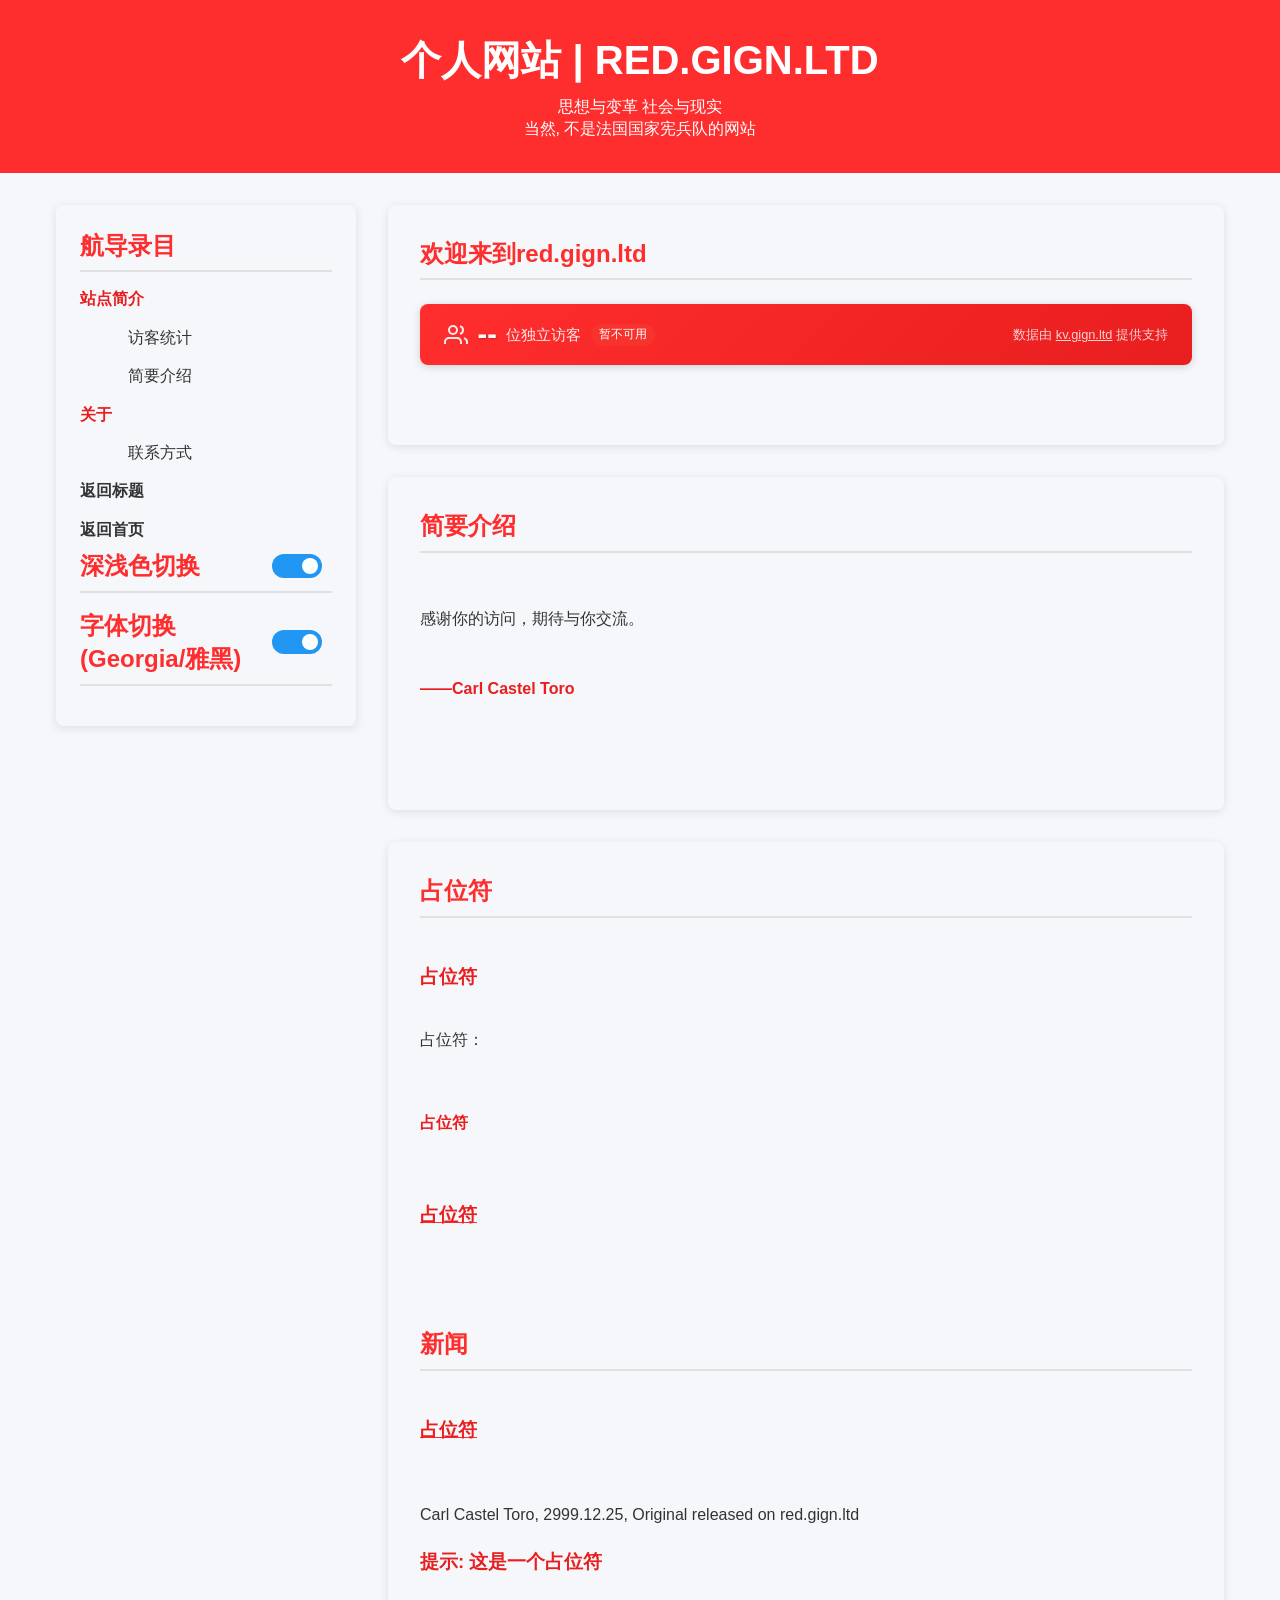
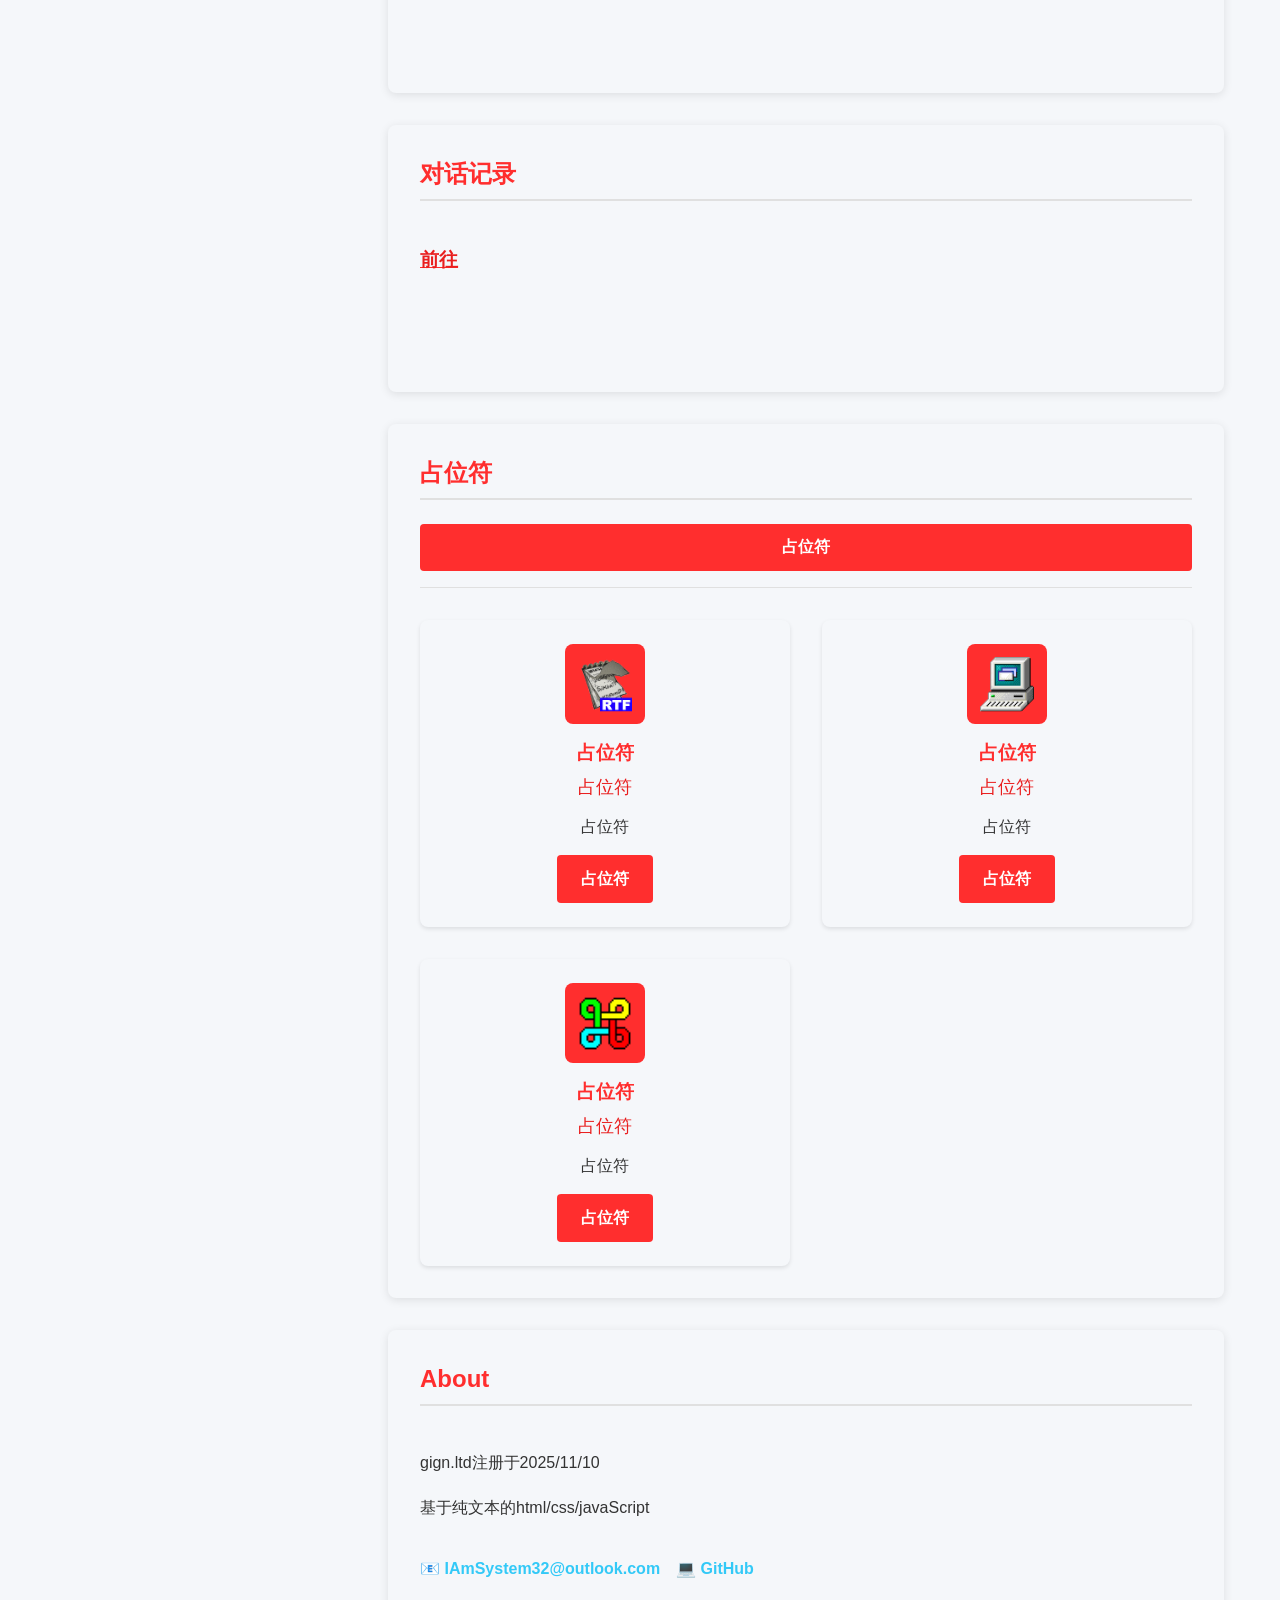
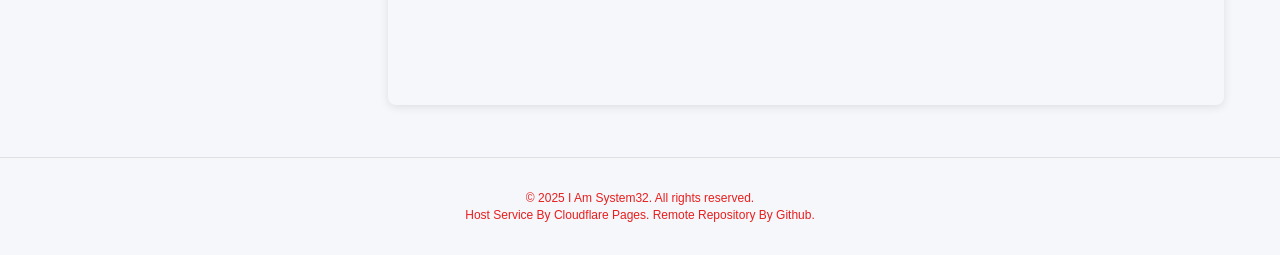
==== index.html @ 218394ab "Content Commit" ====
<!DOCTYPE html>
<html lang="zh-CN">

<head>
    <meta charset="UTF-8">
    <meta name="viewport" content="width=device-width, initial-scale=1.0">
    <title>个人网站 | 思想与变革的表达 RED.GIGN.LTD</title>
    <link rel="stylesheet" href="/assets/css/style.css?v=1.0.1" id="main-theme">
    <script src="/assets/scripts/dependency.js?v=1.0.1"></script>
    <script src="/assets/scripts/theme_init.js?v=1.0.1"></script>
    <script src="/assets/scripts/script.js?v=1.0.1" defer></script>
    <link rel="icon" type="image/svg+xml" href="/assets/svg/favicon.svg" />
    <link rel="icon" type="image/png" href="/assets/img/favicon/favicon-96x96.png" sizes="96x96" />
    <link rel="shortcut icon" href="/assets/ico/favicon.ico" />
    <link rel="apple-touch-icon" sizes="180x180" href="/assets/img/favicon/apple-touch-icon.png" />
    <link rel="manifest" href="/assets/json/sitefavicon.webmanifest" />
</head>

<body>
    <header>
        <h1 id="_jumptitle">个人网站 | RED.GIGN.LTD</h1>
        <p>思想与变革 社会与现实</p>
        <p>当然, 不是法国国家宪兵队的网站</p>
    </header>
    <div class="container">
        <aside class="sidebar">
            <nav class="toc">
                <h2>航导录目</h2>
                <div>
                    <div class="section-title">站点简介</div>
                    <ul>
                        <li><a href="#welcometogign" onClick="window.location.hash = '#welcometogign';">访客统计</a></li>
                    </ul>
                    <ul>
                        <li><a href="#about" onClick="window.location.hash = '#about';">简要介绍</a></li>
                    </ul>
                </div>
                <div>
                    <div class="section-title">关于</div>
                    <ul>
                        <li><a href="#contact" onClick="window.location.hash = '#contact';">联系方式</a></li>
                    </ul>
                </div>
                <div class="section-title"><a href="#_jumptitle"
                        onClick="window.location.hash = '#_jumptitle';">返回标题</a></div>
                <div class="section-title"><a href="/" onClick="window.location.href = '/'">返回首页</a></div>
                <h2 class="toc-heading"> 深浅色切换 <label
                        class="theme-switch"> <input type="checkbox" id="themeToggle"> <span
                            class="slider round"></span> </label> </h2>
                <h2 class="toc-heading"> 字体切换 (Georgia/雅黑)
                    <label class="font-switch"> <input type="checkbox" id="fontToggle"> <span
                            class="slider round"></span> </label>
                </h2>
            </nav>
        </aside>
        <main class="content">
            <section id="welcometogign" class="section">
                <h2>欢迎来到red.gign.ltd</h2>
                <div class="chapter">
                    
                        <div id="visitor-stats-container" class="visitor-stats-banner">
                            <div class="visitor-stats-main">
                                <span class="visitor-stats-icon">
                                    <svg width="24" height="24" viewBox="0 0 24 24" fill="none" stroke="currentColor" stroke-width="2">
                                        <path d="M17 21v-2a4 4 0 0 0-4-4H5a4 4 0 0 0-4 4v2"></path>
                                        <circle cx="9" cy="7" r="4"></circle>
                                        <path d="M23 21v-2a4 4 0 0 0-3-3.87"></path>
                                        <path d="M16 3.13a4 4 0 0 1 0 7.75"></path>
                                    </svg>
                                </span>
                                <span class="visitor-stats-count" id="visitor-count">--</span>
                                <span class="visitor-stats-label">位独立访客</span>
                                <span class="visitor-stats-status" id="visitor-status">加载中...</span>
                            </div>
                            <div class="visitor-stats-meta">
                                数据由 <a href="https://kv.gign.ltd/stats" class="link" target="_blank">kv.gign.ltd</a> 提供支持
                            </div>
                        </div>
                </div>
            </section>
            <section id="about" class="section">
                <h2>简要介绍</h2>
                <div class="chapter">
                    <div class="chapter-content about-content">
                        <p>感谢你的访问，期待与你交流。</p>                        
                        <p>——Carl Castel Toro</p>
                        </div>
                </div>
            </section>
            <section id="literary-works" class="section">
                <h2>占位符</h2>
                <div class="chapter">
                    <div class="chapter-content">
                        <h3>占位符</h3>
                        <p>占位符：</p>
                        <blockquote>
                            <p>占位符</p>
                        </blockquote>                        
                        </p> <a href="/articles/">
                            <h3>占位符</h3>
                        </a>
                    </div>
                    <div class="chapter-content">
                        <h2 id="news" class="section-title">新闻</h2> <a href="Placeholder">
                            <h3>占位符</h3>
                        </a>
                        <p>Carl Castel Toro, 2999.12.25, Original released on red.gign.ltd</p>
                        <h3>提示: 这是一个占位符</h3>
                    </div>
                </div>
            </section>
            <section id="tutorial" class="section">
                <h2>对话记录</h2>
                <div class="chapter">
                    <div class="chapter-content"> <a href="/talks/">
                            <h3>前往</h3>
                        </a> </div>
                </div>
            </section>
            <section id="product" class="section">
                <h2>占位符</h2>
                <div class="chapter">
                    <a href="/Placeholder/" class="download-btn full-width-btn"> 占位符 </a> 
                </div>                
                <div class="product-grid">
                    <div class="product-card">
                        <div class="product-icon">
                            <img src="/assets/ico/quickrtf.ico" alt="占位符" />
                        </div>
                        <div class="product-content">
                            <h3>占位符</h3>
                            <p class="product-desc">占位符</p>
                            <p class="product-feature">占位符</p>
                            <a href="/Placeholder/" class="download-btn">占位符</a>
                        </div>
                    </div>
                    
                    <div class="product-card">
                        <div class="product-icon">
                            <img src="/assets/ico/fbm.ico" alt="占位符" />
                        </div>
                        <div class="product-content">
                            <h3>占位符</h3>
                            <p class="product-desc">占位符</p>
                            <p class="product-feature">占位符</p>
                            <a href="/Placeholder/" class="download-btn">占位符</a>
                        </div>
                    </div>
                    
                    <div class="product-card">
                        <div class="product-icon">
                            <img src="/assets/ico/bs.ico" alt="占位符" />
                        </div>
                        <div class="product-content">
                            <h3>占位符</h3>
                            <p class="product-desc">占位符</p>
                            <p class="product-feature">占位符</p>
                            <a href="/Placeholder/" class="download-btn">占位符</a>
                        </div>
                    </div>
                </div>
            </section>

            <section class="section" id="contact">
                <h2>About</h2>
                <div class="chapter">
                    <div class="chapter-content">
                        <p>gign.ltd注册于2025/11/10</p>
                        <p>基于纯文本的html/css/javaScript</p>
                        <p>📧 <a href="mailto:IAmSystem32@outlook.com" class="link">IAmSystem32@outlook.com</a>　💻 <a href="https://github.com/CarlCastelToro" class="link">GitHub</a></p>
                    
                    </div>
                </div>
            </section>
        </main>
    </div>
    <footer>
        <p>&copy; 2025 I Am System32. All rights reserved.</p>
        <p>Host Service By Cloudflare Pages. Remote Repository By Github.</p>
    </footer>


</body>

</html>
---- assets/css/style.css ----
:root {
    --primary-color: #ff2e2e;
    --secondary-color: #e91e1e;
    --text-color: #e0e0e0;
    --light-bg: #1e1e1e;
    --border-color: #404040;
    --shadow-opacity: 0.3;
    --tab-active-color: #d45f00;
    --tab-hover-color: #9e5a00;
    --input-bg-color: #2d2d2d;
    --input-border-color: #505050;
    --button-bg-color: #f32121;
    --button-hover-bg-color: #d21919;
    --result-bg-color: #2d2d2d;
    --result-border-color: #505050;
    --notification-bg-color: #d40700;
    --notification-text-color: #fff;
    --theme-transition: background-color 0.3s ease, color 0.3s ease, border-color 0.3s ease, box-shadow 0.3s ease;
}

:root.light-theme {
    --text-color: #333;
    --light-bg: #f5f7fa;
    --border-color: #e0e0e0;
    --shadow-opacity: 0.1;
    --input-bg-color: #fff;
    --input-border-color: #d0d7de;
    --result-bg-color: #f6f8fa;
    --result-border-color: #e1e4e8;
}

* {
    margin: 0;
    padding: 0;
    line-height: 1.4;
    box-sizing: border-box;
    word-break: break-word;
    overflow-wrap: break-word;
    hyphens: auto;
    transition: var(--theme-transition);
    scrollbar-width: none;
    -ms-overflow-style: none;
}

:root.font-georgia * {
    font-family: 'Georgia', 'Noto Serif CJK SC', 'Noto Serif CJK TC', 'Noto Serif CJK JP', 'Noto Serif CJK KR', 'STXiHei', 'PingFang SC', serif;
    font-size-adjust: 0.54;
    font-display: swap;
}

:root.font-yahei * {
    font-family: '微软雅黑', 'Microsoft YaHei UI', sans-serif;
}

img,
video,
canvas,
svg,
iframe,
embed {
    transition: none !important;
}

img {
    max-width: 100%;
    height: auto;
    object-fit: contain;
    aspect-ratio: 1 / 1;
}

.section img {
    width: 100%;
    max-width: 100%;
    height: auto;
    object-fit: contain;
    aspect-ratio: 1 / 1;
    display: block;
    margin: 0 auto;
}

img.no-aspect-ratio {
    aspect-ratio: auto;
}

.video-responsive {
    width: 100%;
    max-width: 100%;
    height: auto;
    display: block;
    margin: 0 auto;
    object-fit: contain;
    max-height: 100vh;
}

@supports (-webkit-touch-callout: none) {
    .video-responsive {
        -webkit-playsinline: true;
        playsinline: true;
    }
}

::-webkit-scrollbar {
    width: 0px;
    height: 0px;
    transition: width 0.3s ease;
}

::-webkit-scrollbar-track {
    background: transparent;
    transition: background-color 0.3s ease;
}

::-webkit-scrollbar-thumb {
    background: transparent;
    border-radius: 0;
    transition: background-color 0.3s ease, border-radius 0.3s ease;
}

a {
    word-break: break-all;
    overflow-wrap: break-word;
    text-decoration-color: var(--primary-color);
}

pre {
    white-space: pre-wrap;
    word-break: break-word;
    overflow-wrap: break-word;
    max-width: 100%;
    overflow-x: auto;
}

body {
    color: var(--text-color);
    line-height: 1.6;
    background-color: var(--light-bg);
    -ms-overflow-style: none;
}

header {
    background-color: var(--primary-color);
    color: white;
    padding: 2rem;
    text-align: center;
    margin-bottom: 2rem;
}

h1 {
    font-size: 2.5rem;
    margin-bottom: 0.5rem;
}

.container {
    display: flex;
    max-width: 1200px;
    margin: 0 auto;
    padding: 0 1rem;
    gap: 2rem;
}

.sidebar {
    flex: 0 0 300px;
    position: sticky;
    top: 2rem;
    align-self: flex-start;
    max-height: calc(100vh - 5rem);
    overflow-y: auto;
    overflow-x: hidden;
    width: 300px;
    box-shadow: 0 2px 10px rgba(0, 0, 0, var(--shadow-opacity, 0.3));
}

.sidebar::-webkit-scrollbar {
    width: 6px;
    transition: width 0.3s ease;
}

.sidebar::-webkit-scrollbar-track {
    background: transparent;
    border-radius: 3px;
}

.sidebar::-webkit-scrollbar-thumb {
    background-color: rgba(150, 150, 150, 0.3);
    border-radius: 3px;
    transition: background-color 0.3s ease;
}

.sidebar::-webkit-scrollbar-thumb:hover {
    background-color: rgba(150, 150, 150, 0.5);
}

:root.light-theme .sidebar::-webkit-scrollbar-thumb {
    background-color: rgba(100, 100, 100, 0.2);
}

:root.light-theme .sidebar::-webkit-scrollbar-thumb:hover {
    background-color: rgba(100, 100, 100, 0.4);
}

.toc {
    background: var(--light-bg);
    border-radius: 8px;
    padding: 1.5rem;
    box-shadow: 0 2px 10px rgba(0, 0, 0, var(--shadow-opacity, 0.3));
    width: 100%;
    box-sizing: border-box;
}

.content {
    flex: 1;
}

:root.light-theme .toc {
    --shadow-opacity: 0.1;
}

.toc h2 {
    color: var(--primary-color);
    margin-bottom: 1rem;
    padding-bottom: 0.5rem;
    border-bottom: 2px solid var(--border-color);
    display: flex;
    justify-content: space-between;
    align-items: center;
    padding-right: 10px;
}

.toc ul {
    list-style: none;
    padding-left: 1rem;
}

.toc li {
    margin: 0.5rem 0;
}

.toc a {
    color: var(--text-color);
    text-decoration: none;
    transition: color 0.3s;
}

.toc a:hover {
    color: var(--secondary-color);
    text-decoration: underline;
}

.section-title {
    font-weight: bold;
    margin: 1rem 0 0.5rem 0;
    color: var(--secondary-color);
}

.section {
    background: var(--light-bg);
    border-radius: 8px;
    padding: 2rem;
    margin-bottom: 2rem;
    box-shadow: 0 2px 10px rgba(0, 0, 0, var(--shadow-opacity, 0.3));
}

:root.light-theme .section {
    --shadow-opacity: 0.1;
}

.section h2 {
    color: var(--primary-color);
    margin-bottom: 1.5rem;
    padding-bottom: 0.5rem;
    border-bottom: 2px solid var(--border-color);
}

.chapter {
    margin-bottom: 2rem;
    padding-bottom: 1rem;
    border-bottom: 1px solid var(--border-color);
}

.chapter:last-child {
    border-bottom: none;
}

.chapter h3 {
    color: var(--secondary-color);
    margin-bottom: 1rem;
}

.chapter-content {
    text-align: justify;
    white-space: pre-line;
}

.placeholder {
    color: var(--placeholder-text, #aaa);
    font-style: italic;
    background-color: var(--placeholder-bg, #3a3a3a);
    padding: 1rem;
    border-radius: 4px;
}

:root.light-theme .placeholder {
    --placeholder-text: #777;
    --placeholder-bg: #f9f9f9;
}

.link {
    color: #33c9f7;
    font-weight: bold;
    text-decoration: none;
}

a:hover {
    text-decoration: underline;    
    text-decoration-color: var(--secondary-color);
}

.back-to-top {
    display: none;
    position: fixed;
    right: 1rem;
    top: 1rem;
    z-index: 100;
}

.back-to-top a {
    display: inline-block;
    width: 3rem;
    height: 3rem;
    background-color: var(--primary-color);
    color: white;
    text-align: center;
    line-height: 3rem;
    border-radius: 50%;
    text-decoration: none;
    font-size: 1.5rem;
    box-shadow: 0 2px 8px rgba(0, 0, 0, var(--btn-shadow-opacity, 0.4));
    transition: background-color 0.3s;
}

:root.light-theme .back-to-top a {
    --btn-shadow-opacity: 0.2;
}

.back-to-top a:hover {
    background-color: var(--secondary-color);
}

.app-header {
    display: flex;
    gap: 2rem;
    align-items: center;
    margin-bottom: 2rem;
    flex-wrap: wrap;
}

.app-header img {
    width: 100px;
    height: 100px;
    border-radius: 8px;
    background: var(--primary-color);
    padding: 1rem;
}

.app-intro h2 {
    margin-bottom: 0.5rem;
    border-bottom: none;
    padding-bottom: 0;
}

.app-intro p {
    font-size: 1.1rem;
    color: var(--secondary-color);
    margin: 0.5rem 0;
}

.tab {
    display: inline-block;
    padding: 10px 20px;
    cursor: pointer;
    border: 1px solid var(--border-color);
    border-bottom: none;
    border-radius: 5px 5px 0 0;
    margin-right: 5px;
    background-color: var(--tab-bg, #3a3a3a);
    transition: background-color 0.3s;
}

:root.light-theme .tab {
    --tab-bg: var(--light-bg);
}

.tab.active {
    background-color: var(--tab-active-bg, #2d2d2d);
    color: var(--tab-active-color);
    font-weight: bold;
}

:root.light-theme .tab.active {
    --tab-active-bg: white;
}

.tab:hover:not(.active) {
    background-color: var(--tab-hover-bg, #404040);
}

:root.light-theme .tab:hover:not(.active) {
    --tab-hover-bg: #e3e6e9;
}

.tab-content {
    display: none;
    padding: 20px;
    border: 1px solid var(--border-color);
    border-radius: 0 5px 5px 5px;
    background-color: var(--tab-content-bg, #2d2d2d);
    margin-bottom: 20px;
}

:root.light-theme .tab-content {
    --tab-content-bg: white;
}

.tab-content.active {
    display: block;
}

.form-group {
    margin-bottom: 15px;
}

.input-group {
    display: flex;
    margin-bottom: 10px;
    gap: 10px;
}

.input-group input[type="text"] {
    flex: 1;
    padding: 8px;
    border: 1px solid var(--input-border-color);
    border-radius: 4px;
    background-color: var(--input-bg-color);
    color: var(--text-color);
}

.input-group select {
    flex: 1;
    padding: 8px;
    border: 1px solid var(--input-border-color);
    border-radius: 4px;
    background-color: var(--input-bg-color);
    color: var(--text-color);
}

textarea {
    width: 100%;
    padding: 10px;
    border: 1px solid var(--input-border-color);
    border-radius: 4px;
    min-height: 150px;
    font-family: inherit;
    resize: vertical;
    background-color: var(--input-bg-color);
    color: var(--text-color);
}

button {
    background-color: var(--button-bg-color);
    color: white;
    border: none;
    padding: 10px 20px;
    border-radius: 4px;
    cursor: pointer;
    font-size: 14px;
    margin-right: 10px;
    margin-bottom: 10px;
    transition: background-color 0.3s;
}

button:hover {
    background-color: var(--button-hover-bg-color);
}

button:disabled {
    background-color: var(--btn-disabled-bg, #666666);
    cursor: not-allowed;
}

:root.light-theme button:disabled {
    --btn-disabled-bg: #cccccc;
}

.result {
    background-color: var(--result-bg-color);
    border: 1px solid var(--result-border-color);
    border-radius: 4px;
    padding: 15px;
    margin-top: 15px;
    position: relative;
    color: var(--text-color);
}

.result-header {
    display: flex;
    justify-content: space-between;
    align-items: center;
    margin-bottom: 10px;
}

.result-header h3 {
    margin: 0;
    color: var(--primary-color);
}

.copy-btn {
    padding: 5px 10px;
    background-color: var(--button-bg-color);
    color: white;
    border: none;
    border-radius: 3px;
    cursor: pointer;
    font-size: 12px;
}

.copy-btn:hover {
    background-color: var(--button-hover-bg-color);
}

.notification {
    position: fixed;
    top: 20px;
    right: 20px;
    background-color: var(--notification-bg-color);
    color: var(--notification-text-color);
    padding: 10px 20px;
    border-radius: 4px;
    display: none;
    z-index: 1000;
    animation: slideIn 0.3s ease-out;
}

@keyframes slideIn {
    from {
        transform: translateX(100%);
        opacity: 0;
    }

    to {
        transform: translateX(0);
        opacity: 1;
    }
}

footer {
    margin-top: 20px;
    text-align: center;
    font-size: 12px;
    border-top: 1px solid var(--border-color);
    padding: 2rem;
    color: var(--secondary-color);
}

.base64-container {
    max-width: 900px;
    margin: 0 auto;
    padding: 20px;
}

.base64-container h1 {
    text-align: center;
    color: var(--primary-color);
    margin-bottom: 20px;
}

pre {
    position: relative;
    background-color: var(--code-bg, #1e1e1e);
    border: 1px solid var(--code-border, #333);
    border-radius: 6px;
    box-shadow: 0 2px 8px rgba(0, 0, 0, 0.3);
    margin: 1.5rem 0;
    overflow: hidden;
}

code {
    background-color: var(--code-bg, #1e1e1e);
    border: 1px solid var(--code-border, #333);
    border-radius: 3px;
    padding: 0.2em 0.4em;
    font-family: 'Consolas', 'Monaco', 'Courier New', monospace;
    font-size: 0.9em;
    white-space: pre-wrap;
    word-wrap: break-word;
    word-break: break-all;
    overflow-wrap: break-word;
    display: inline-block;
    max-width: 100%;
    line-height: 1.5;
    color: var(--code-text, #d4d4d4);
}

:root.light-theme code {
    --code-bg: #f8f8f8;
    --code-border: #e0e0e0;
    --code-text: #333;
}

pre code {
    display: block;
    padding: 1.5em;
    overflow-x: auto;
    white-space: pre-wrap;
    word-wrap: break-word;
    word-break: break-all;
    overflow-wrap: break-word;
    border: none;
    border-radius: 0;
    line-height: 1.6;
    font-size: 0.95em;
    max-width: 100%;
}

code .keyword {
    color: var(--code-keyword, #569cd6);
}

code .string {
    color: var(--code-string, #ce9178);
}

code .comment {
    color: var(--code-comment, #6a9955);
    font-style: italic;
}

code .number {
    color: var(--code-number, #b5cea8);
}

code .function {
    color: var(--code-function, #dcdcaa);
}

code .operator {
    color: var(--code-operator, #d4d4d4);
}

:root.light-theme code .keyword {
    --code-keyword: #0000ff;
}

:root.light-theme code .string {
    --code-string: #a31515;
}

:root.light-theme code .comment {
    --code-comment: #008000;
}

:root.light-theme code .number {
    --code-number: #098658;
}

:root.light-theme code .function {
    --code-function: #795e26;
}

:root.light-theme code .operator {
    --code-operator: #000000;
}

code.ide-style-code {
    background-color: var(--code-bg, #1e1e1e);
    color: var(--code-text, #d4d4d4);
    font-family: 'Consolas', 'Monaco', 'Courier New', monospace;
    font-size: 0.95em;
    line-height: 1.6;
    white-space: pre-wrap;
    word-wrap: break-word;
    word-break: break-all;
    overflow-wrap: break-word;
    max-width: 100%;
}

:root.light-theme code.ide-style-code {
    background-color: var(--code-bg, #f8f8f8);
    color: var(--code-text, #333);
}

code.ide-style-code .keyword,
code.loadstylesheet .keyword {
    color: var(--code-keyword, #569cd6);
}

code.ide-style-code .function,
code.loadstylesheet .function {
    color: var(--code-function, #dcdcaa);
}

code.ide-style-code .comment,
code.loadstylesheet .comment {
    color: var(--code-comment, #6a9955);
    font-style: italic;
}

code.ide-style-code .variable,
code.loadstylesheet .variable {
    color: var(--code-variable, #9cdcfe);
}

code.ide-style-code .string,
code.loadstylesheet .string {
    color: var(--code-string, #ce9178);
}

:root.light-theme code.ide-style-code .keyword,
:root.light-theme code.loadstylesheet .keyword {
    color: var(--code-keyword, #0000ff);
}

:root.light-theme code.ide-style-code .function,
:root.light-theme code.loadstylesheet .function {
    color: var(--code-function, #795e26);
}

:root.light-theme code.ide-style-code .comment,
:root.light-theme code.loadstylesheet .comment {
    color: var(--code-comment, #008000);
}

:root.light-theme code.ide-style-code .variable,
:root.light-theme code.loadstylesheet .variable {
    color: var(--code-variable, #001080);
}

:root.light-theme code.ide-style-code .string,
:root.light-theme code.loadstylesheet .string {
    color: var(--code-string, #a31515);
}

.font-switch {
    position: relative;
    display: inline-block;
    width: 50px;
    height: 24px;
    flex-shrink: 0;
}

.font-switch input {
    opacity: 0;
    width: 0;
    height: 0;
}

.theme-switch {
    position: relative;
    display: inline-block;
    width: 50px;
    height: 24px;
    flex-shrink: 0;
}

.theme-switch input {
    opacity: 0;
    width: 0;
    height: 0;
}

.slider {
    position: absolute;
    cursor: pointer;
    top: 0;
    left: 0;
    right: 0;
    bottom: 0;
    background-color: var(--slider-bg, #404040);
    transition: .4s;
    border-radius: 24px;
}

:root.light-theme .slider {
    --slider-bg: #ccc;
}

:root[theme="light"] .slider {
    background-color: #ccc;
}

.slider:before {
    position: absolute;
    content: "";
    height: 16px;
    width: 16px;
    left: 4px;
    bottom: 4px;
    background-color: white;
    transition: .4s;
    border-radius: 50%;
}

input:checked+.slider {
    background-color: #2196F3;
}

input:checked+.slider:before {
    transform: translateX(26px);
}

.slider.round {
    border-radius: 23px;
}

.slider.round:before {
    border-radius: 50%;
}

@media (max-width: 768px) {
    .container {
        flex-direction: column;
    }

    .back-to-top {
        display: block;
    }

    .sidebar {
        position: static;
        margin-bottom: 2rem;
        max-height: 400px;
        overflow-y: auto;
        width: 100%;
    }
}

.app-intro {
    flex: 1;
    min-width: 300px;
}


.app-intro p:first-of-type {
    font-size: 1.1rem;
    color: var(--secondary-color);
    margin: 0.5rem 0;
}

.app-intro p:last-of-type {
    margin: 1rem 0;
}

.download-btn {
    display: inline-block;
    padding: 0.8rem 1.5rem;
    background: var(--primary-color);
    color: white;
    border-radius: 4px;
    text-decoration: none;
    font-weight: bold;
    transition: background 0.3s;
}

.download-btn:hover {
    background: var(--secondary-color);
    text-decoration: none;
}

.app-intro a:not(.download-btn) {
    margin-left: 1rem;
    color: var(--secondary-color);
    text-decoration: underline;
}

ul {
    margin: 1rem 2rem;
    line-height: 2;
}

ol {
    margin: 1rem 2rem;
    line-height: 2;
}

#faq .chapter-content>div {
    margin-bottom: 1.5rem;
}

#faq .chapter-content p:first-child {
    font-weight: bold;
    color: var(--primary-color);
}

.chapter-content h4 {
    margin-top: 2rem;
    color: var(--primary-color);
}

.chapter-content h5 {
    margin-top: 1rem;
    margin-bottom: 0.5rem;
}

.chapter-content p:last-child {
    color: var(--secondary-color);
    font-weight: bold;
    margin-top: 1rem;
}

#copyright p {
    margin: 1rem 0;
}

.product-grid {
    display: grid;
    grid-template-columns: repeat(auto-fit, minmax(300px, 1fr));
    gap: 2rem;
    margin-top: 2rem;
}

.product-card {
    background: var(--light-bg);
    border-radius: 8px;
    padding: 1.5rem;
    box-shadow: 0 2px 4px rgba(0, 0, 0, 0.1);
    transition: transform 0.3s ease, box-shadow 0.3s ease;
}

.product-card:hover {
    transform: translateY(-5px);
    box-shadow: 0 4px 8px rgba(0, 0, 0, 0.15);
}

.product-icon {
    text-align: center;
    margin-bottom: 1rem;
}

.product-icon img {
    width: 80px;
    height: 80px;
    border-radius: 8px;
    background: var(--primary-color);
    padding: 0.8rem;
}

.product-content {
    text-align: center;
}

.product-content h3 {
    margin-bottom: 0.5rem;
    color: var(--primary-color);
}

.product-desc {
    font-size: 1.1rem;
    color: var(--secondary-color);
    margin: 0.5rem 0;
}

.product-feature {
    margin: 1rem 0;
    line-height: 1.5;
}

@media (max-width: 768px) {
    .product-grid {
        grid-template-columns: 1fr;
    }

    .product-card {
        padding: 1rem;
    }

    .product-icon img {
        width: 60px;
        height: 60px;
        padding: 0.6rem;
    }
}

#ddg-section {
    position: relative;
    padding: 0;
    overflow: hidden;
}

#ddg-frame {
    width: 100%;
    height: 800px;
    border: none;
    display: block;
}

#wikipedia-section {
    position: relative;
    padding: 0;
    overflow: hidden;
}

#wikipedia-frame {
    width: 100%;
    height: 800px;
    border: none;
    display: block;
}

.toc-heading {
    display: flex;
    justify-content: space-between;
    align-items: center;
}

.content-list {
    margin: 1rem 2rem;
    line-height: 2;
}

.faq-item {
    margin-bottom: 1.5rem;
}

.faq-question {
    font-weight: bold;
    color: var(--primary-color);
}

.notice-text {
    color: var(--secondary-color);
    font-weight: bold;
    margin-top: 1rem;
}

.paragraph-margin {
    margin: 1rem 0;
}

.inline-code-block {
    background: var(--light-bg);
    padding: 0.2rem 0.5rem;
    border-radius: 3px;
}

.section-h4 {
    margin-top: 2rem;
    color: var(--primary-color);
}

.section-h5 {
    margin-top: 1rem;
    margin-bottom: 0.5rem;
}

.indented-list {
    margin-left: 2rem;
    line-height: 1.8;
}

.full-width-btn {
    min-width: 100%;
    text-align: center;
}

.italic-note {
    font-style: italic;
    font-size: 0.9em;
}

.autodecrypt {
    white-space: pre-line;
    word-break: break-word;
    overflow-wrap: break-word;
}

/* 访客统计样式 - 横幅版 */
.visitor-stats-banner {
    background: linear-gradient(135deg, var(--primary-color), var(--secondary-color));
    border-radius: 8px;
    padding: 1rem 1.5rem;
    color: white;
    box-shadow: 0 2px 8px rgba(0, 0, 0, 0.15);
    display: flex;
    justify-content: space-between;
    align-items: center;
    flex-wrap: wrap;
    gap: 0.5rem;
}

.visitor-stats-main {
    display: flex;
    align-items: center;
    gap: 0.6rem;
}

.visitor-stats-icon {
    display: flex;
    align-items: center;
    opacity: 0.9;
}

.visitor-stats-count {
    font-size: 1.8rem;
    font-weight: bold;
    line-height: 1;
    text-shadow: 1px 1px 2px rgba(0, 0, 0, 0.2);
}

.visitor-stats-count.loaded {
    animation: countPulse 0.5s ease;
}

@keyframes countPulse {
    0% { transform: scale(1); opacity: 0.5; }
    50% { transform: scale(1.1); }
    100% { transform: scale(1); opacity: 1; }
}

.visitor-stats-label {
    font-size: 0.95rem;
    opacity: 0.9;
}

.visitor-stats-status {
    font-size: 0.75rem;
    padding: 0.15rem 0.5rem;
    border-radius: 12px;
    display: inline-block;
}

.visitor-stats-status.new-visitor {
    background: rgba(76, 175, 80, 0.4);
}

.visitor-stats-status.returning-visitor {
    background: rgba(255, 255, 255, 0.2);
}

.visitor-stats-status.error {
    background: rgba(244, 67, 54, 0.4);
}

.visitor-stats-meta {
    font-size: 0.8rem;
    opacity: 0.8;
}

.visitor-stats-meta .link {
    color: white;
    font-weight: normal;
    text-decoration: underline;
}

@media (max-width: 600px) {
    .visitor-stats-banner {
        flex-direction: column;
        align-items: flex-start;
        padding: 0.8rem 1rem;
    }
    
    .visitor-stats-count {
        font-size: 1.4rem;
    }
}

/* 个人简介压缩间距 */
.about-content p {
    margin: 0.4rem 0;
    line-height: 1.6;
}

.about-content ul {
    margin: 0.3rem 0 0.3rem 2rem;
    line-height: 1.6;
}

.about-content li {
    margin: 0.1rem 0;
}
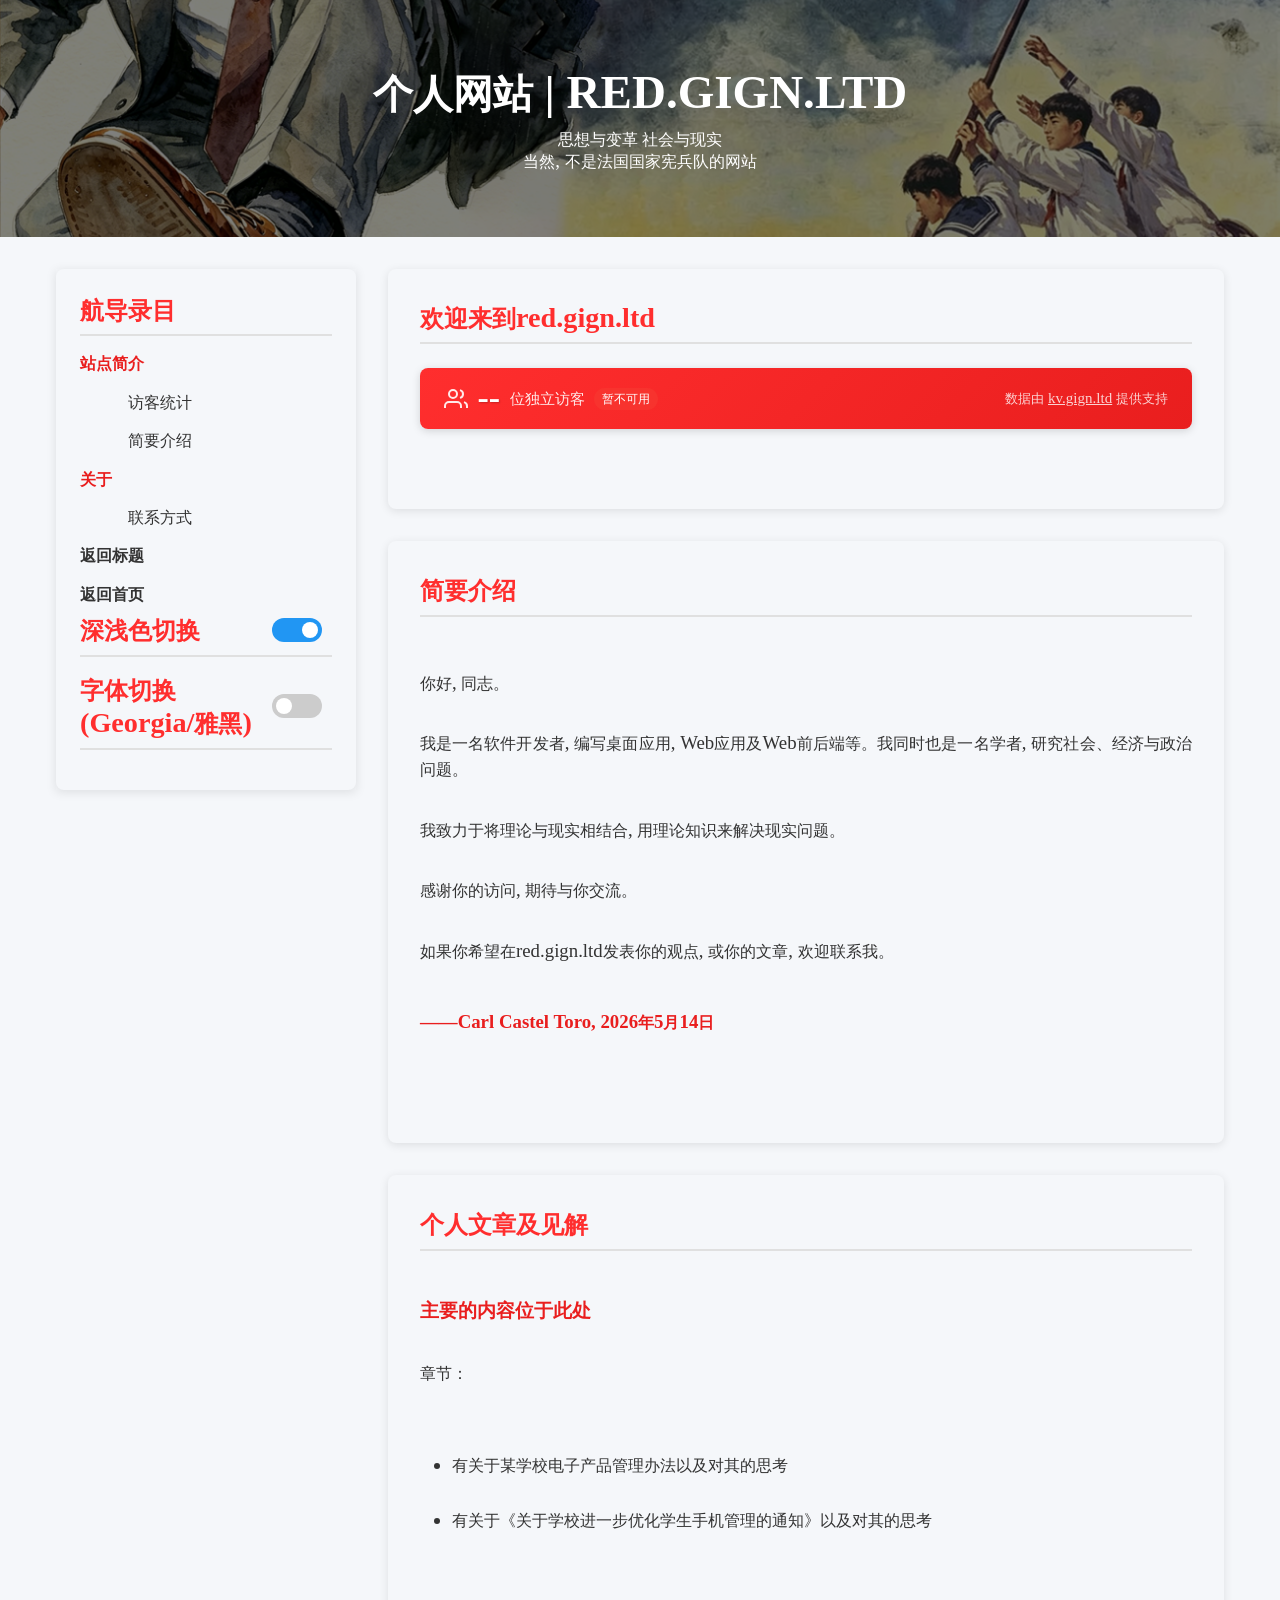
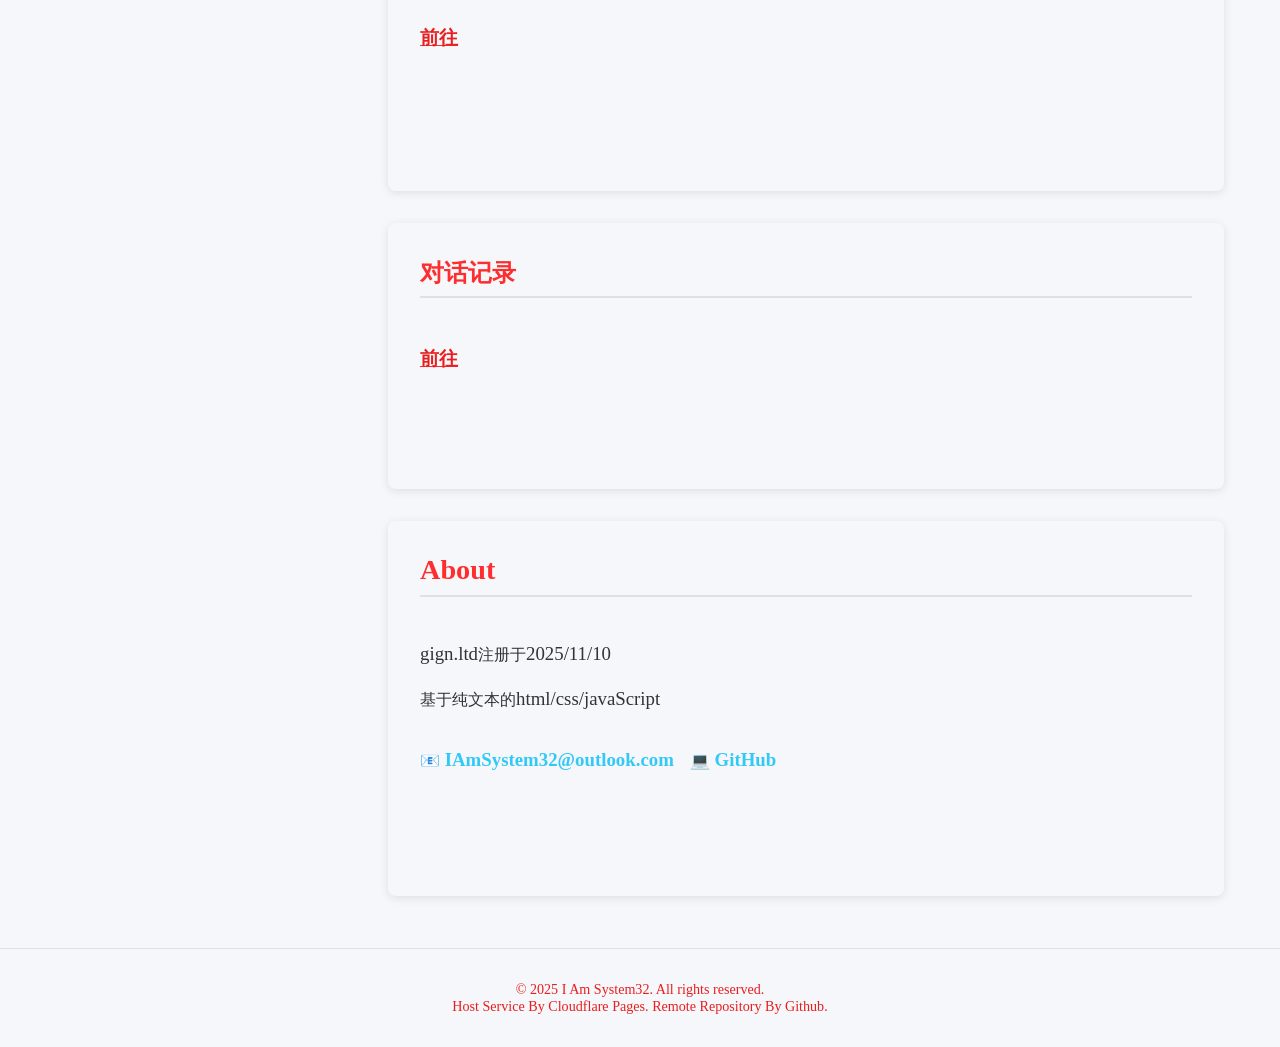
==== commit 889606b6: "Index & css Update" ====
--- a/index.html
+++ b/index.html
@@ -82,30 +82,28 @@
                 <h2>简要介绍</h2>
                 <div class="chapter">
                     <div class="chapter-content about-content">
-                        <p>感谢你的访问，期待与你交流。</p>                        
-                        <p>——Carl Castel Toro</p>
+                        <p>你好, 同志。</p>
+                        <p>我是一名软件开发者, 编写桌面应用, Web应用及Web前后端等。我同时也是一名学者, 研究社会、经济与政治问题。</p>
+                        <p>我致力于将理论与现实相结合, 用理论知识来解决现实问题。</p>
+                        <p>感谢你的访问, 期待与你交流。</p> 
+                        <p>如果你希望在red.gign.ltd发表你的观点, 或你的文章, 欢迎联系我。</p>
+                        <p>——Carl Castel Toro, 2026年5月14日</p>
                         </div>
                 </div>
             </section>
             <section id="literary-works" class="section">
-                <h2>占位符</h2>
+                <h2>个人文章及见解</h2>
                 <div class="chapter">
                     <div class="chapter-content">
-                        <h3>占位符</h3>
-                        <p>占位符：</p>
-                        <blockquote>
-                            <p>占位符</p>
-                        </blockquote>                        
+                        <h3>主要的内容位于此处</h3>
+                        <p>章节：</p>
+                        <ul>
+                            <li>有关于某学校电子产品管理办法以及对其的思考</li>
+                            <li>有关于《关于学校进一步优化学生手机管理的通知》以及对其的思考</li>
+                        </ul>
                         </p> <a href="/articles/">
-                            <h3>占位符</h3>
+                            <h3>前往</h3>
                         </a>
-                    </div>
-                    <div class="chapter-content">
-                        <h2 id="news" class="section-title">新闻</h2> <a href="Placeholder">
-                            <h3>占位符</h3>
-                        </a>
-                        <p>Carl Castel Toro, 2999.12.25, Original released on red.gign.ltd</p>
-                        <h3>提示: 这是一个占位符</h3>
                     </div>
                 </div>
             </section>
@@ -115,49 +113,6 @@
                     <div class="chapter-content"> <a href="/talks/">
                             <h3>前往</h3>
                         </a> </div>
-                </div>
-            </section>
-            <section id="product" class="section">
-                <h2>占位符</h2>
-                <div class="chapter">
-                    <a href="/Placeholder/" class="download-btn full-width-btn"> 占位符 </a> 
-                </div>                
-                <div class="product-grid">
-                    <div class="product-card">
-                        <div class="product-icon">
-                            <img src="/assets/ico/quickrtf.ico" alt="占位符" />
-                        </div>
-                        <div class="product-content">
-                            <h3>占位符</h3>
-                            <p class="product-desc">占位符</p>
-                            <p class="product-feature">占位符</p>
-                            <a href="/Placeholder/" class="download-btn">占位符</a>
-                        </div>
-                    </div>
-                    
-                    <div class="product-card">
-                        <div class="product-icon">
-                            <img src="/assets/ico/fbm.ico" alt="占位符" />
-                        </div>
-                        <div class="product-content">
-                            <h3>占位符</h3>
-                            <p class="product-desc">占位符</p>
-                            <p class="product-feature">占位符</p>
-                            <a href="/Placeholder/" class="download-btn">占位符</a>
-                        </div>
-                    </div>
-                    
-                    <div class="product-card">
-                        <div class="product-icon">
-                            <img src="/assets/ico/bs.ico" alt="占位符" />
-                        </div>
-                        <div class="product-content">
-                            <h3>占位符</h3>
-                            <p class="product-desc">占位符</p>
-                            <p class="product-feature">占位符</p>
-                            <a href="/Placeholder/" class="download-btn">占位符</a>
-                        </div>
-                    </div>
                 </div>
             </section>
 
--- a/assets/css/style.css
+++ b/assets/css/style.css
@@ -139,10 +139,30 @@
 
 header {
     background-color: var(--primary-color);
+    background-image: url('/assets/img/banner/header.png');
+    background-size: cover;
+    background-position: center;
     color: white;
     padding: 2rem;
     text-align: center;
     margin-bottom: 2rem;
+    position: relative;
+}
+
+header::before {
+    content: '';
+    position: absolute;
+    top: 0;
+    left: 0;
+    right: 0;
+    bottom: 0;
+    background-color: rgba(0, 0, 0, 0.5);
+    z-index: 1;
+}
+
+header > * {
+    position: relative;
+    z-index: 2;
 }
 
 h1 {
@@ -1175,4 +1195,10 @@
 
 .about-content li {
     margin: 0.1rem 0;
+}
+
+@media (min-width: 769px) {
+    header {
+        padding: 4rem 2rem;
+    }
 }
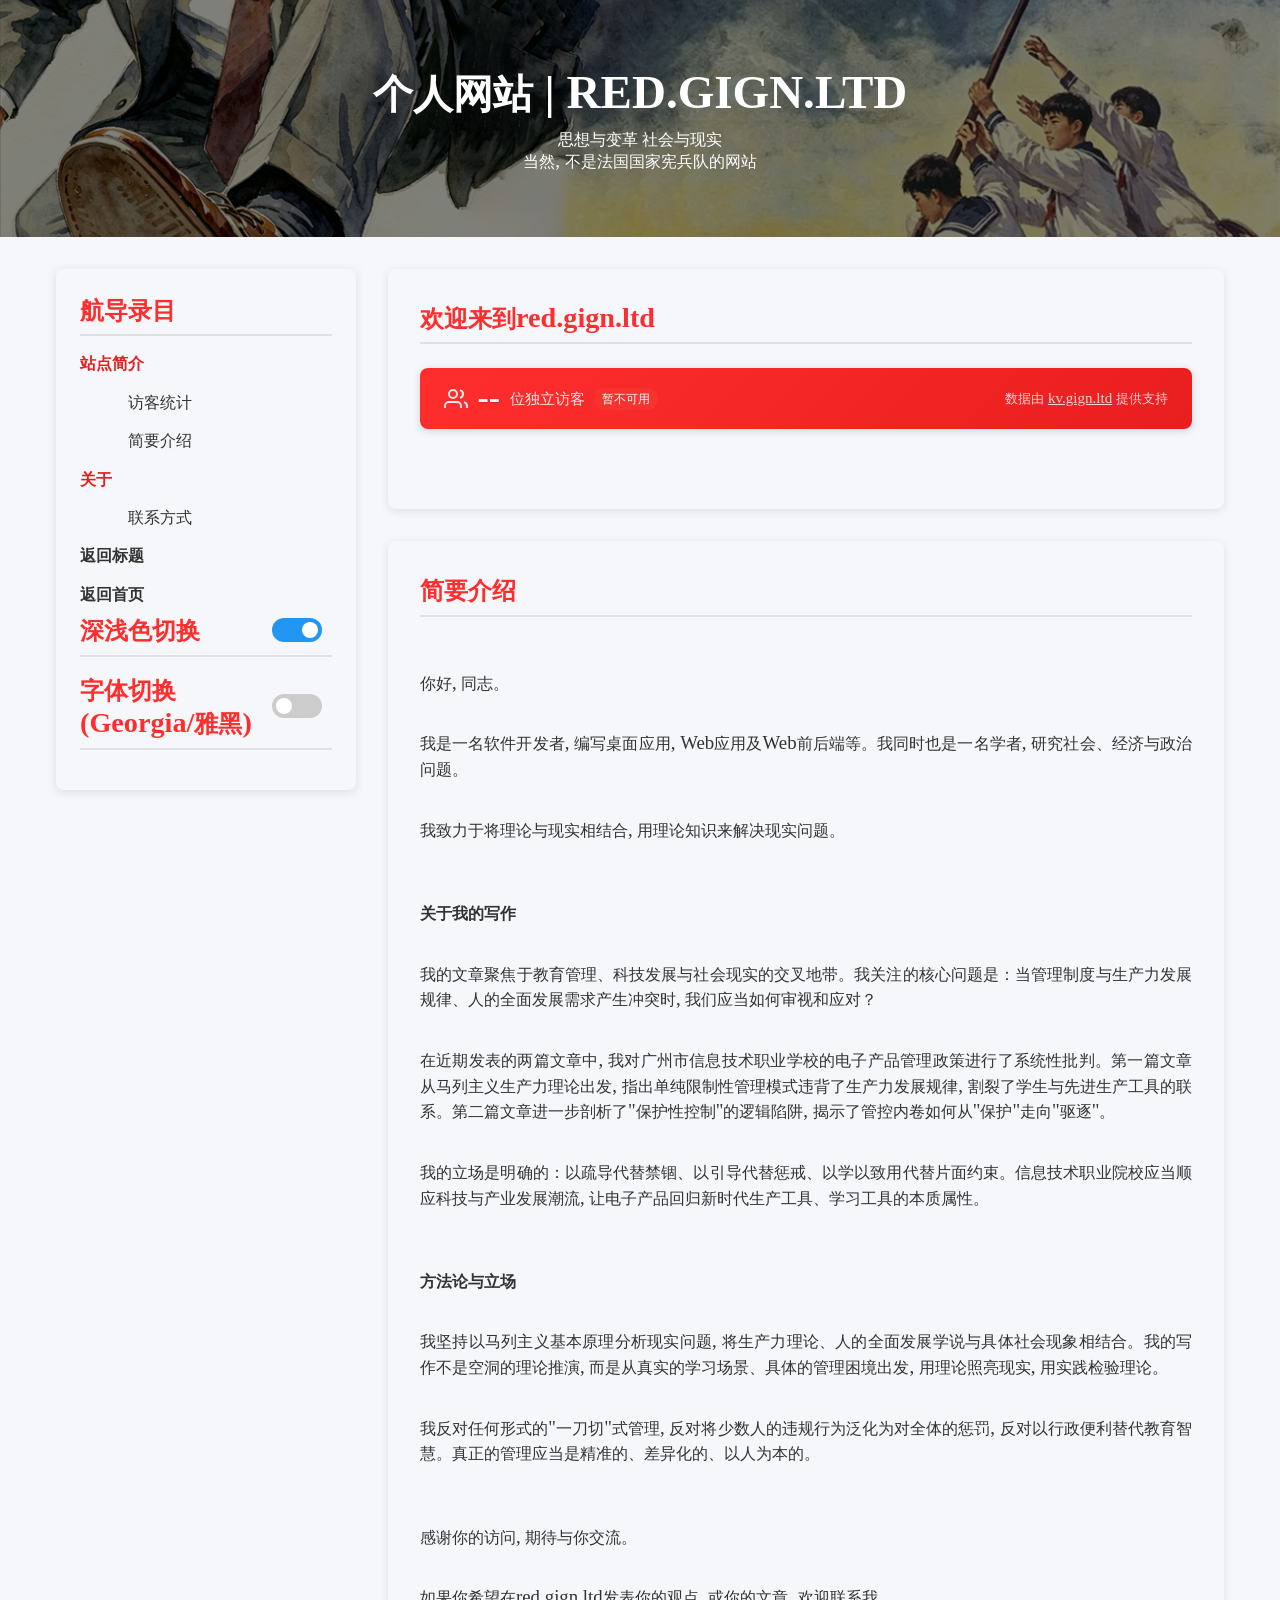
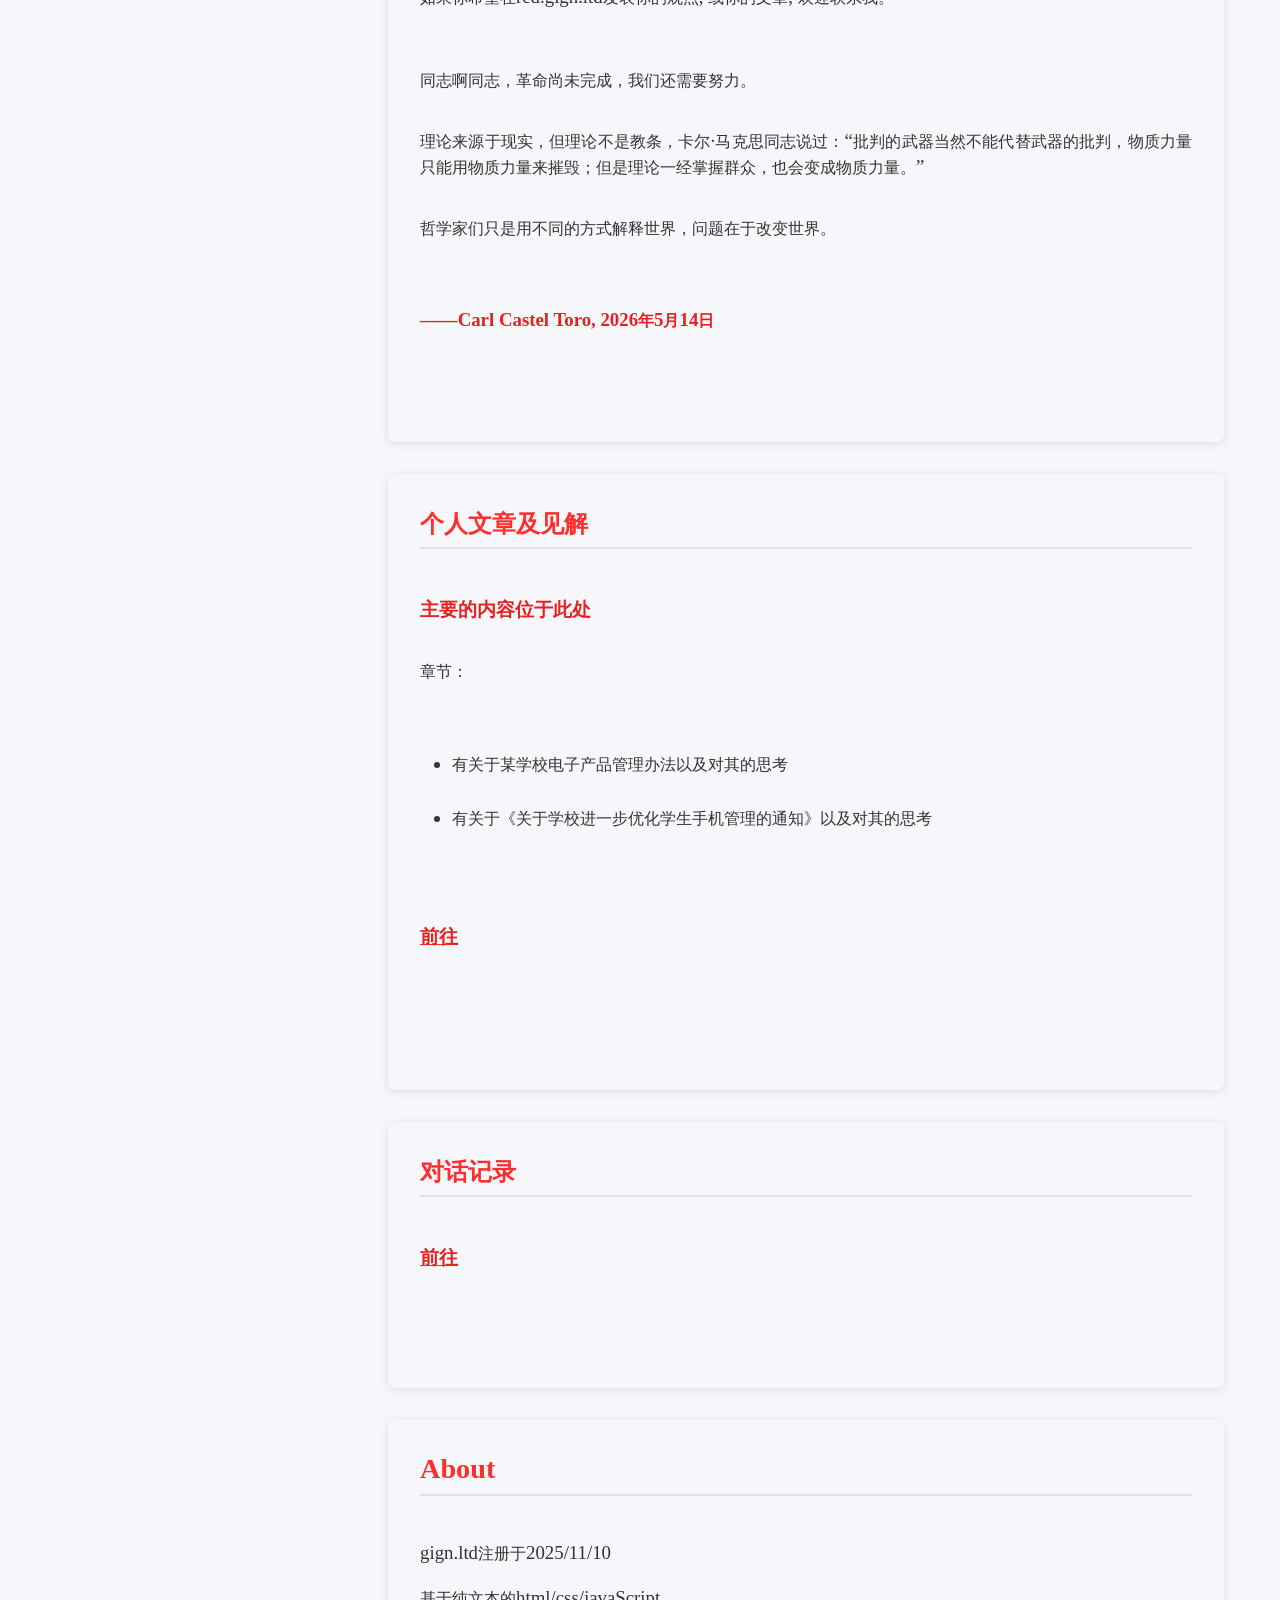
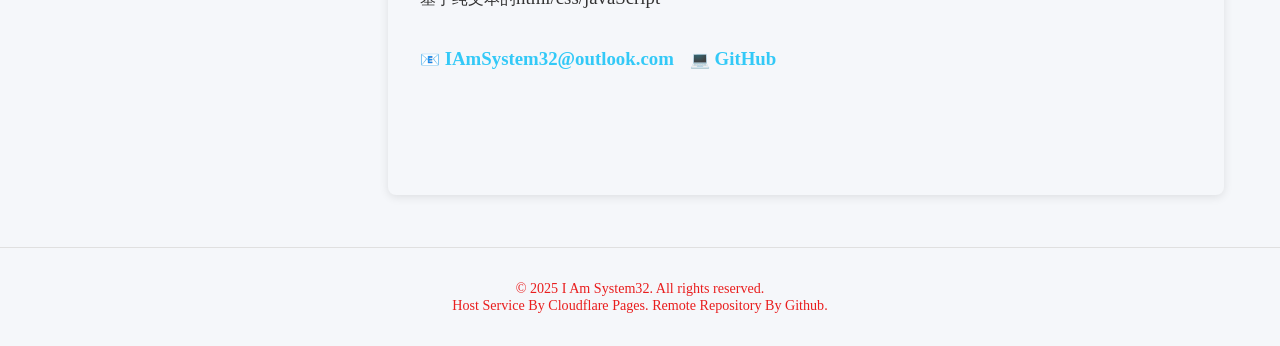
==== commit ce7e262a: "Index Update" ====
--- a/index.html
+++ b/index.html
@@ -85,8 +85,23 @@
                         <p>你好, 同志。</p>
                         <p>我是一名软件开发者, 编写桌面应用, Web应用及Web前后端等。我同时也是一名学者, 研究社会、经济与政治问题。</p>
                         <p>我致力于将理论与现实相结合, 用理论知识来解决现实问题。</p>
+                        
+                        <p><strong>关于我的写作</strong></p>
+                        <p>我的文章聚焦于教育管理、科技发展与社会现实的交叉地带。我关注的核心问题是：当管理制度与生产力发展规律、人的全面发展需求产生冲突时, 我们应当如何审视和应对？</p>
+                        <p>在近期发表的两篇文章中, 我对广州市信息技术职业学校的电子产品管理政策进行了系统性批判。第一篇文章从马列主义生产力理论出发, 指出单纯限制性管理模式违背了生产力发展规律, 割裂了学生与先进生产工具的联系。第二篇文章进一步剖析了"保护性控制"的逻辑陷阱, 揭示了管控内卷如何从"保护"走向"驱逐"。</p>
+                        <p>我的立场是明确的：以疏导代替禁锢、以引导代替惩戒、以学以致用代替片面约束。信息技术职业院校应当顺应科技与产业发展潮流, 让电子产品回归新时代生产工具、学习工具的本质属性。</p>
+                        
+                        <p><strong>方法论与立场</strong></p>
+                        <p>我坚持以马列主义基本原理分析现实问题, 将生产力理论、人的全面发展学说与具体社会现象相结合。我的写作不是空洞的理论推演, 而是从真实的学习场景、具体的管理困境出发, 用理论照亮现实, 用实践检验理论。</p>
+                        <p>我反对任何形式的"一刀切"式管理, 反对将少数人的违规行为泛化为对全体的惩罚, 反对以行政便利替代教育智慧。真正的管理应当是精准的、差异化的、以人为本的。</p>
+                        
                         <p>感谢你的访问, 期待与你交流。</p> 
                         <p>如果你希望在red.gign.ltd发表你的观点, 或你的文章, 欢迎联系我。</p>
+
+                        <p>同志啊同志，革命尚未完成，我们还需要努力。</p>
+                        <p>理论来源于现实，但理论不是教条，卡尔·马克思同志说过：“批判的武器当然不能代替武器的批判，物质力量只能用物质力量来摧毁；但是理论一经掌握群众，也会变成物质力量。”</p>
+                        <p>哲学家们只是用不同的方式解释世界，问题在于改变世界。</p>
+
                         <p>——Carl Castel Toro, 2026年5月14日</p>
                         </div>
                 </div>
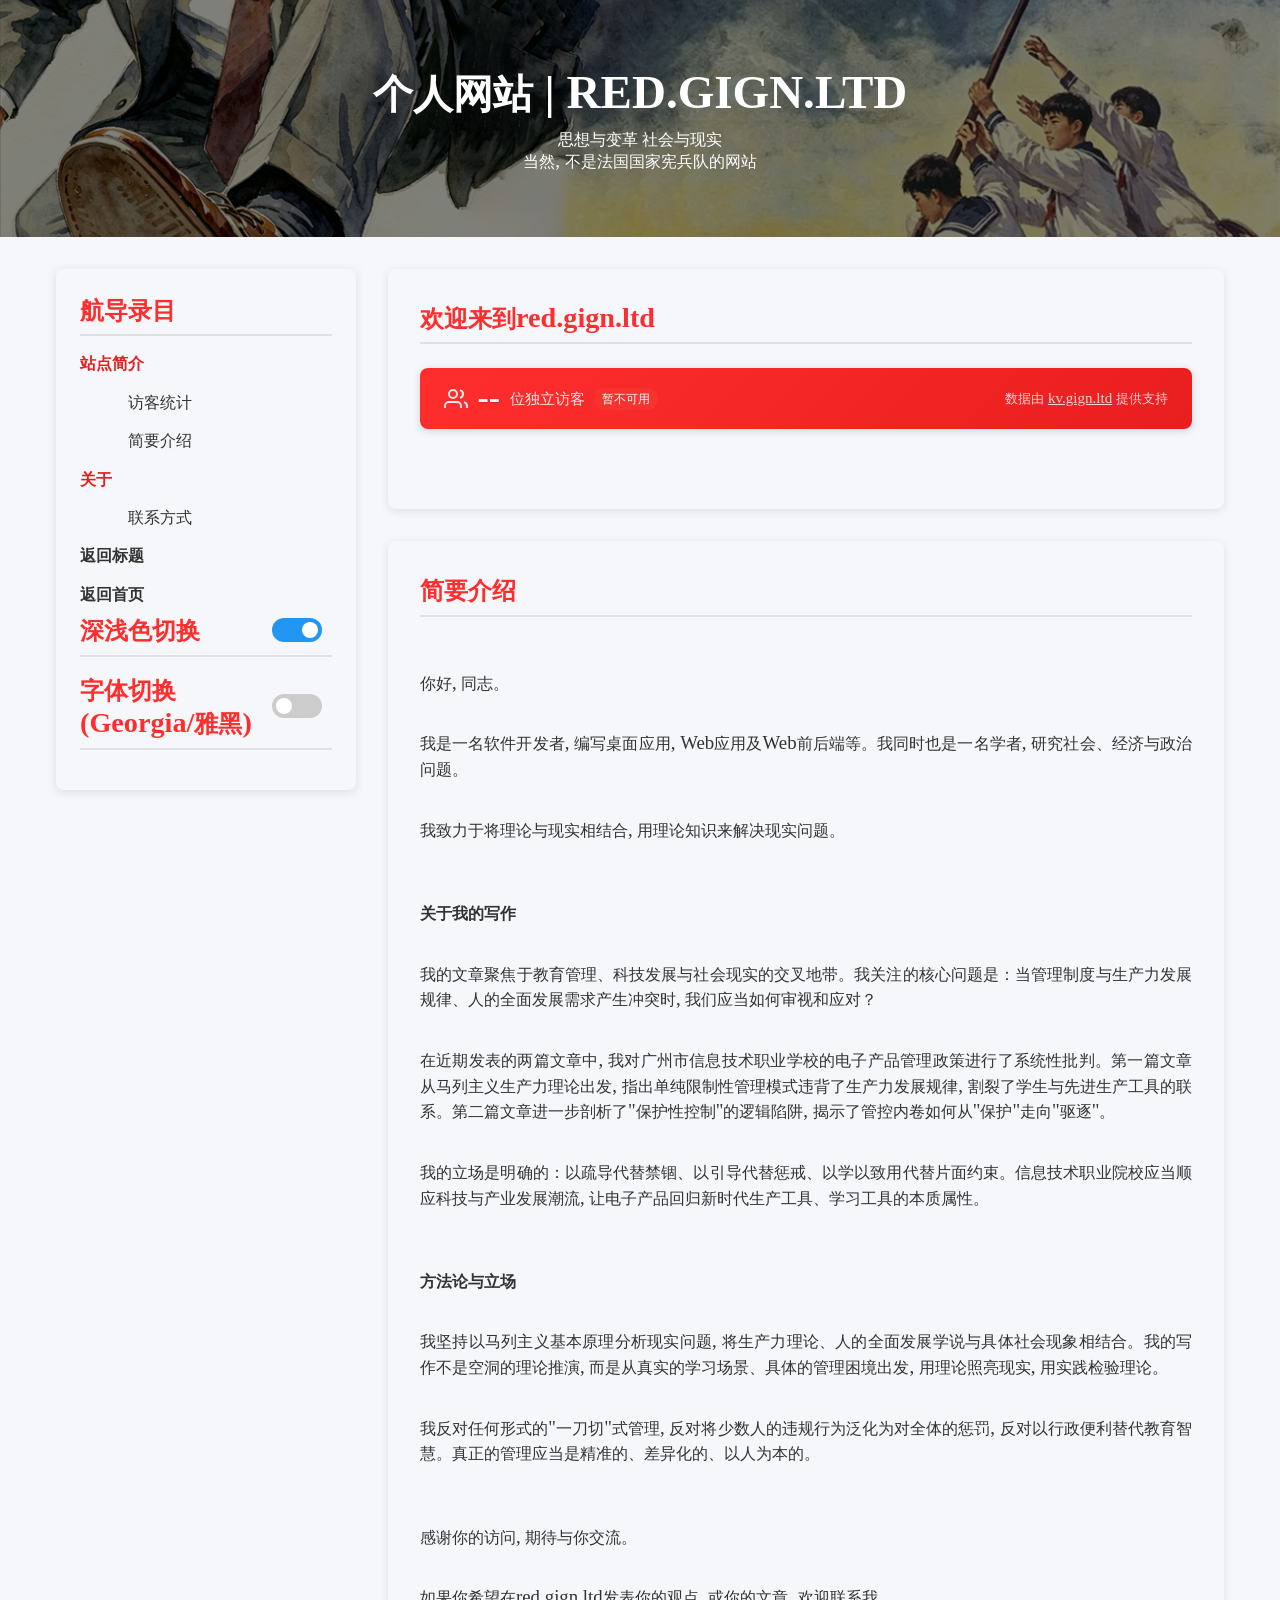
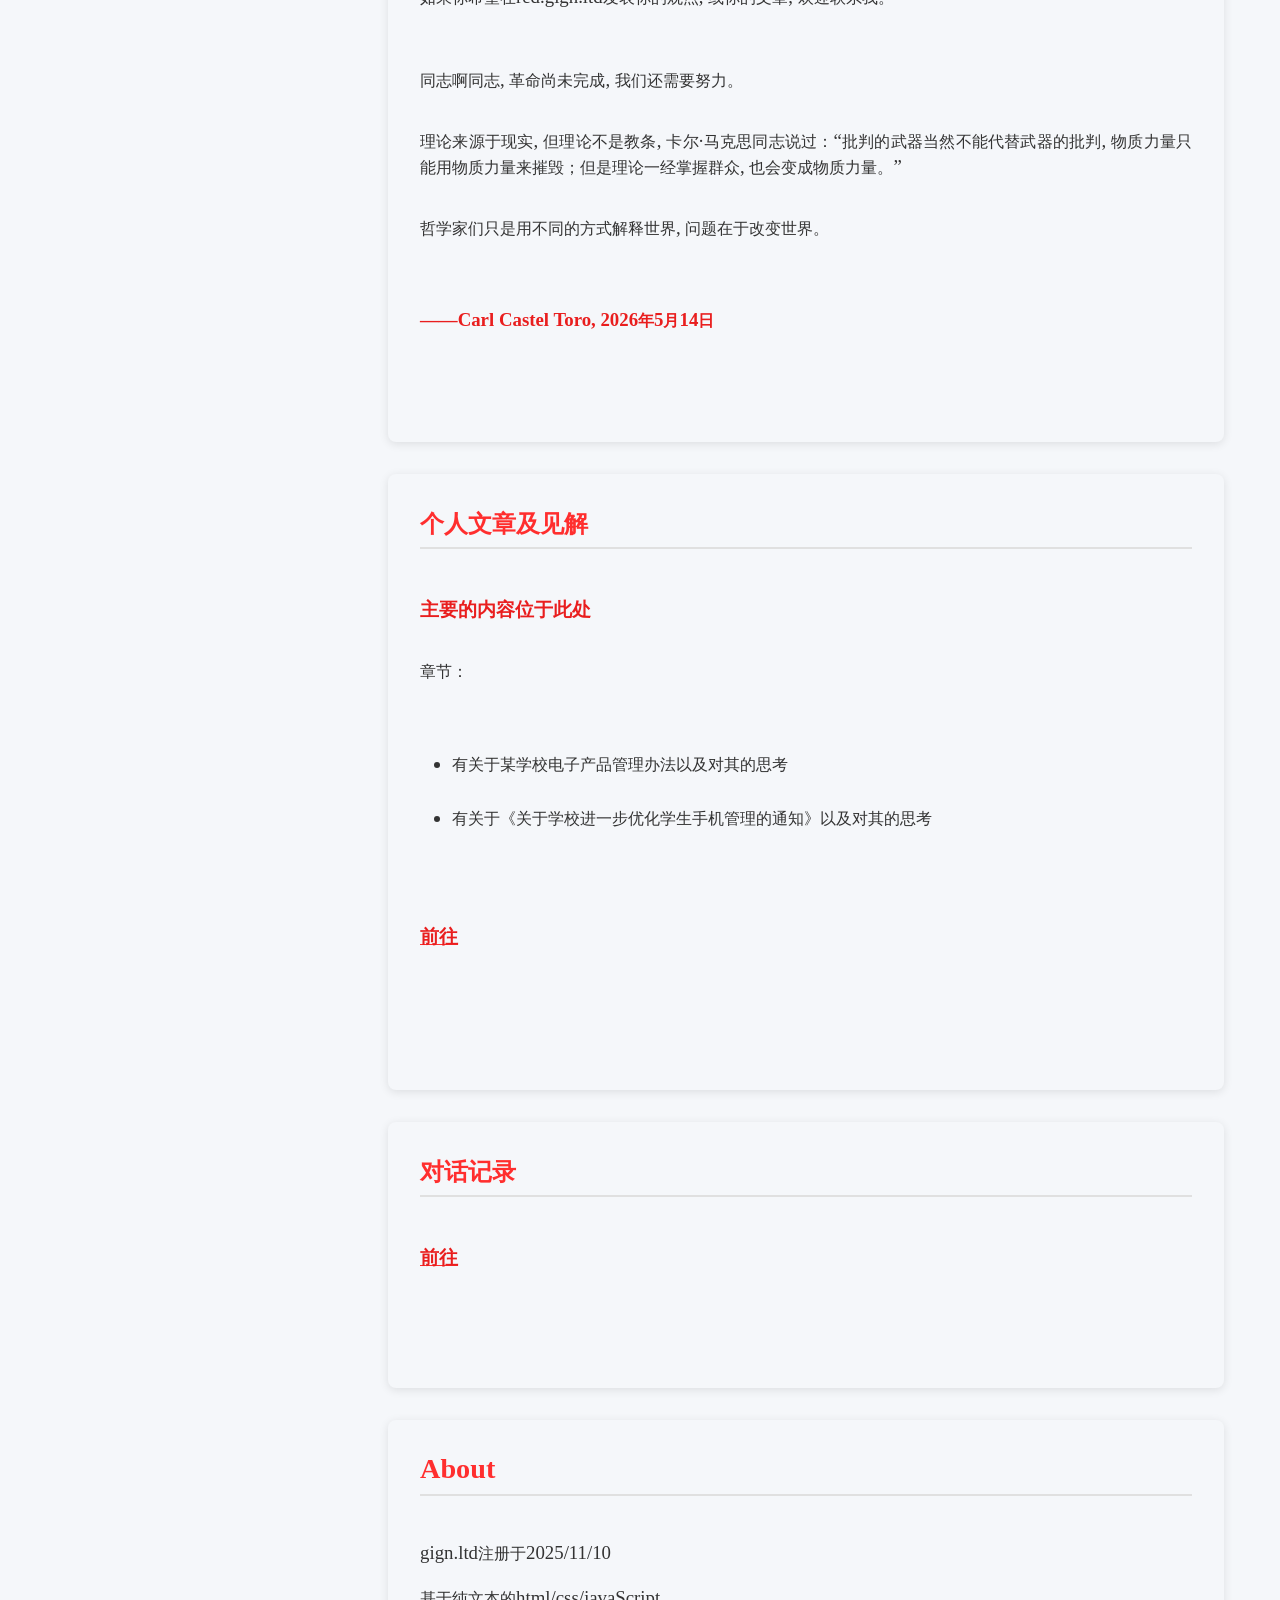
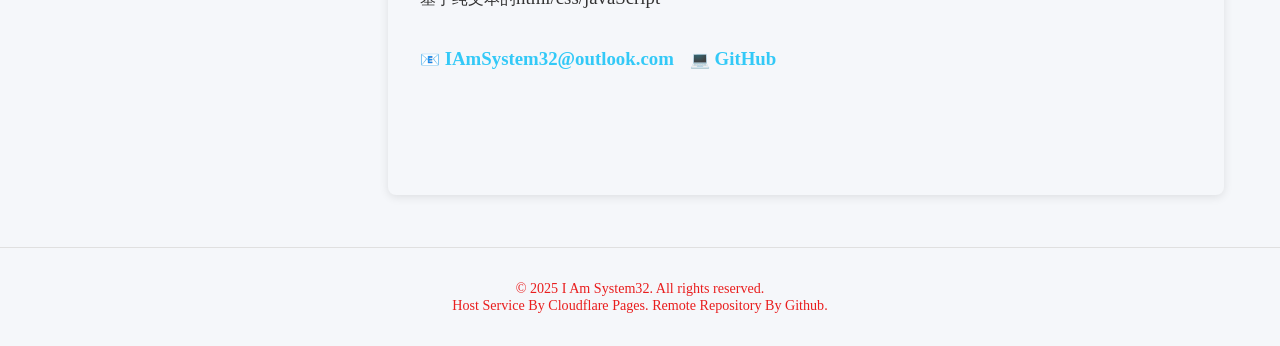
==== commit 5a699e32: "Symbol Update" ====
--- a/index.html
+++ b/index.html
@@ -98,9 +98,9 @@
                         <p>感谢你的访问, 期待与你交流。</p> 
                         <p>如果你希望在red.gign.ltd发表你的观点, 或你的文章, 欢迎联系我。</p>
 
-                        <p>同志啊同志，革命尚未完成，我们还需要努力。</p>
-                        <p>理论来源于现实，但理论不是教条，卡尔·马克思同志说过：“批判的武器当然不能代替武器的批判，物质力量只能用物质力量来摧毁；但是理论一经掌握群众，也会变成物质力量。”</p>
-                        <p>哲学家们只是用不同的方式解释世界，问题在于改变世界。</p>
+                        <p>同志啊同志, 革命尚未完成, 我们还需要努力。</p>
+                        <p>理论来源于现实, 但理论不是教条, 卡尔·马克思同志说过：“批判的武器当然不能代替武器的批判, 物质力量只能用物质力量来摧毁；但是理论一经掌握群众, 也会变成物质力量。”</p>
+                        <p>哲学家们只是用不同的方式解释世界, 问题在于改变世界。</p>
 
                         <p>——Carl Castel Toro, 2026年5月14日</p>
                         </div>
